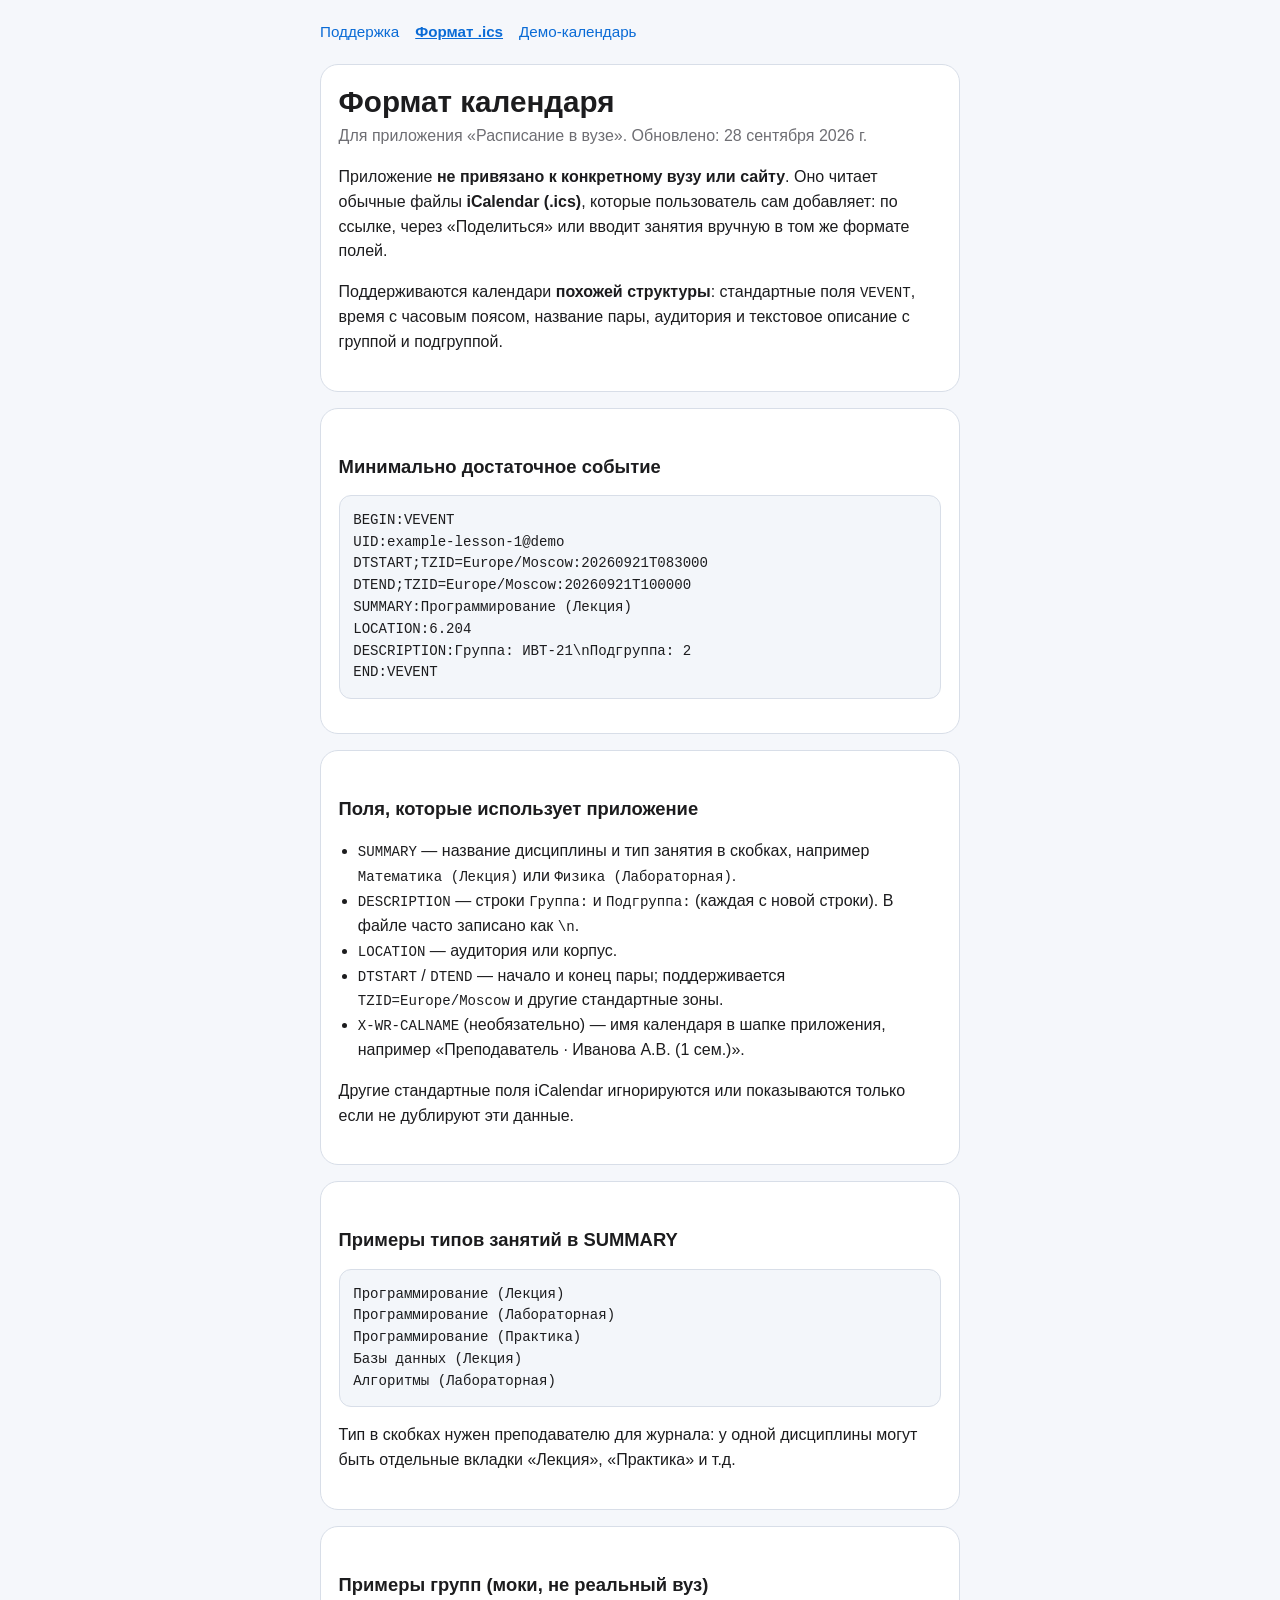
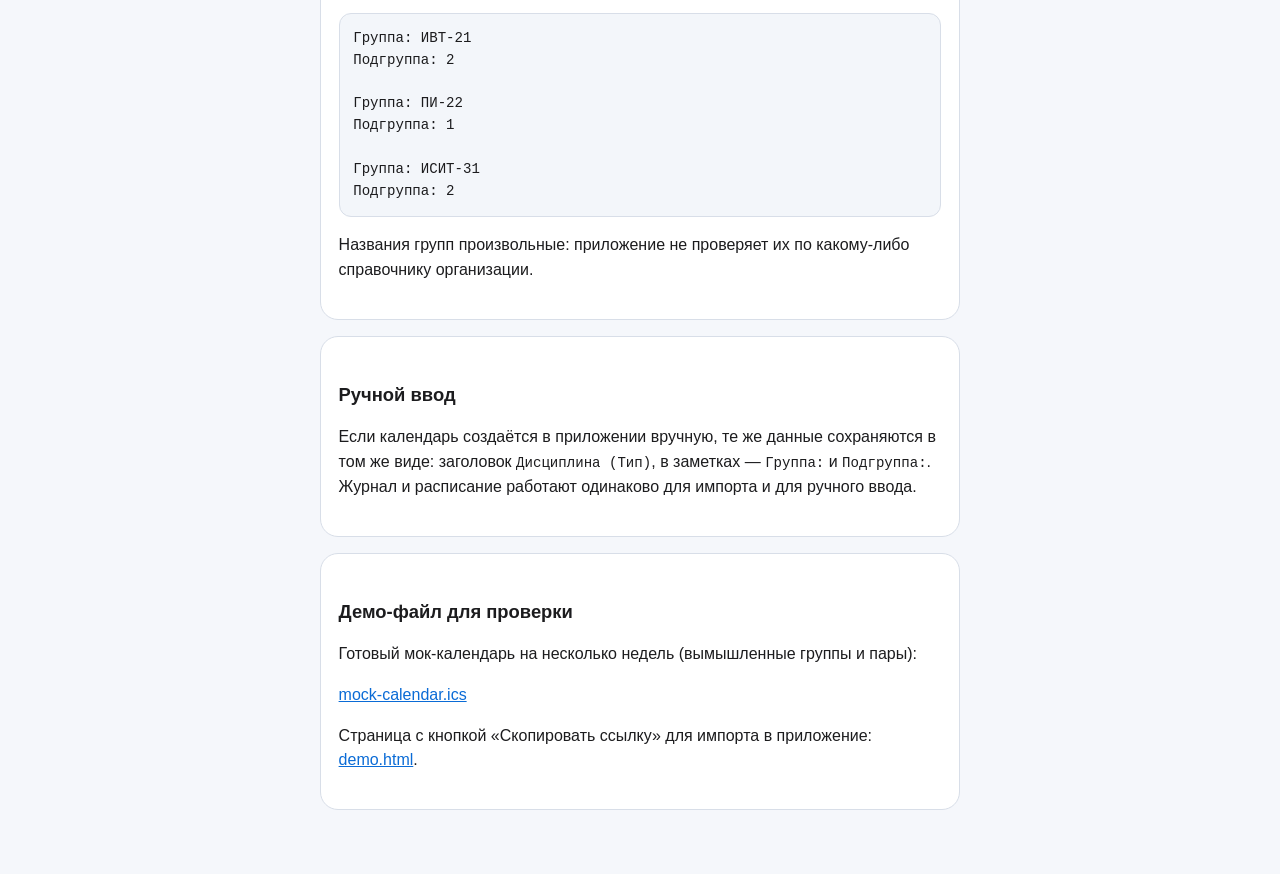
==== calendar-format.html @ 2fdf716c "Document generic .ics format and add a demo calendar page. Co-authored-by: Cursor <cursoragent@curso" ====
<!DOCTYPE html>
<html lang="ru">
<head>
  <meta charset="utf-8">
  <meta name="viewport" content="width=device-width, initial-scale=1">
  <title>Формат календаря .ics — Расписание в вузе</title>
  <link rel="stylesheet" href="style.css">
</head>
<body>
  <div class="wrap">
    <nav>
      <a href="index.html">Поддержка</a>
      <a href="calendar-format.html" aria-current="page">Формат .ics</a>
      <a href="demo.html">Демо-календарь</a>
    </nav>

    <div class="card">
      <h1>Формат календаря</h1>
      <p class="meta">Для приложения «Расписание в вузе». Обновлено: 28 сентября 2026 г.</p>
      <p>Приложение <strong>не привязано к конкретному вузу или сайту</strong>. Оно читает обычные файлы <strong>iCalendar (.ics)</strong>, которые пользователь сам добавляет: по ссылке, через «Поделиться» или вводит занятия вручную в том же формате полей.</p>
      <p>Поддерживаются календари <strong>похожей структуры</strong>: стандартные поля <code>VEVENT</code>, время с часовым поясом, название пары, аудитория и текстовое описание с группой и подгруппой.</p>
    </div>

    <div class="card">
      <h2>Минимально достаточное событие</h2>
      <pre>BEGIN:VEVENT
UID:example-lesson-1@demo
DTSTART;TZID=Europe/Moscow:20260921T083000
DTEND;TZID=Europe/Moscow:20260921T100000
SUMMARY:Программирование (Лекция)
LOCATION:6.204
DESCRIPTION:Группа: ИВТ-21\nПодгруппа: 2
END:VEVENT</pre>
    </div>

    <div class="card">
      <h2>Поля, которые использует приложение</h2>
      <ul>
        <li><code>SUMMARY</code> — название дисциплины и тип занятия в скобках, например <code>Математика (Лекция)</code> или <code>Физика (Лабораторная)</code>.</li>
        <li><code>DESCRIPTION</code> — строки <code>Группа:</code> и <code>Подгруппа:</code> (каждая с новой строки). В файле часто записано как <code>\n</code>.</li>
        <li><code>LOCATION</code> — аудитория или корпус.</li>
        <li><code>DTSTART</code> / <code>DTEND</code> — начало и конец пары; поддерживается <code>TZID=Europe/Moscow</code> и другие стандартные зоны.</li>
        <li><code>X-WR-CALNAME</code> (необязательно) — имя календаря в шапке приложения, например «Преподаватель · Иванова А.В. (1 сем.)».</li>
      </ul>
      <p>Другие стандартные поля iCalendar игнорируются или показываются только если не дублируют эти данные.</p>
    </div>

    <div class="card">
      <h2>Примеры типов занятий в SUMMARY</h2>
      <pre>Программирование (Лекция)
Программирование (Лабораторная)
Программирование (Практика)
Базы данных (Лекция)
Алгоритмы (Лабораторная)</pre>
      <p>Тип в скобках нужен преподавателю для журнала: у одной дисциплины могут быть отдельные вкладки «Лекция», «Практика» и т.д.</p>
    </div>

    <div class="card">
      <h2>Примеры групп (моки, не реальный вуз)</h2>
      <pre>Группа: ИВТ-21
Подгруппа: 2

Группа: ПИ-22
Подгруппа: 1

Группа: ИСИТ-31
Подгруппа: 2</pre>
      <p>Названия групп произвольные: приложение не проверяет их по какому-либо справочнику организации.</p>
    </div>

    <div class="card">
      <h2>Ручной ввод</h2>
      <p>Если календарь создаётся в приложении вручную, те же данные сохраняются в том же виде: заголовок <code>Дисциплина (Тип)</code>, в заметках — <code>Группа:</code> и <code>Подгруппа:</code>. Журнал и расписание работают одинаково для импорта и для ручного ввода.</p>
    </div>

    <div class="card">
      <h2>Демо-файл для проверки</h2>
      <p>Готовый мок-календарь на несколько недель (вымышленные группы и пары):</p>
      <p><a href="mock-calendar.ics">mock-calendar.ics</a></p>
      <p>Страница с кнопкой «Скопировать ссылку» для импорта в приложение: <a href="demo.html">demo.html</a>.</p>
    </div>
  </div>
</body>
</html>
---- style.css ----
:root {
  --bg: #f5f7fb;
  --card: #ffffff;
  --text: #1c1c1e;
  --muted: #6e6e73;
  --brand: #0a6bd6;
  --brand-soft: #e8f2ff;
  --border: #d8dee8;
}

* { box-sizing: border-box; }

body {
  font-family: -apple-system, BlinkMacSystemFont, "Segoe UI", sans-serif;
  line-height: 1.55;
  color: var(--text);
  background: var(--bg);
  margin: 0;
}

.wrap {
  max-width: 42rem;
  margin: 0 auto;
  padding: 1.25rem 1rem 3rem;
}

nav {
  display: flex;
  flex-wrap: wrap;
  gap: 0.5rem 1rem;
  margin-bottom: 1.25rem;
  font-size: 0.95rem;
}

nav a {
  color: var(--brand);
  text-decoration: none;
}

nav a[aria-current="page"] {
  font-weight: 600;
  text-decoration: underline;
}

.card {
  background: var(--card);
  border: 1px solid var(--border);
  border-radius: 18px;
  padding: 1.25rem 1.1rem;
  margin-bottom: 1rem;
}

h1 {
  font-size: 1.85rem;
  line-height: 1.15;
  margin: 0 0 0.35rem;
}

h2 {
  font-size: 1.15rem;
  margin: 1.5rem 0 0.45rem;
}

.meta { color: var(--muted); margin: 0 0 1rem; }

pre, code {
  font-family: ui-monospace, SFMono-Regular, Menlo, monospace;
  font-size: 0.88rem;
}

pre {
  background: #f3f6fa;
  border: 1px solid var(--border);
  border-radius: 12px;
  padding: 0.85rem;
  overflow-x: auto;
  white-space: pre-wrap;
  word-break: break-word;
}

.btn {
  display: block;
  width: 100%;
  border: 0;
  border-radius: 14px;
  padding: 0.95rem 1rem;
  font-size: 1rem;
  font-weight: 600;
  cursor: pointer;
  margin-top: 0.65rem;
}

.btn-primary {
  background: var(--brand);
  color: #fff;
}

.btn-secondary {
  background: var(--brand-soft);
  color: var(--brand);
}

.status {
  min-height: 1.25rem;
  margin-top: 0.65rem;
  font-size: 0.92rem;
  color: var(--muted);
}

.status.ok { color: #128a3e; }

ul { padding-left: 1.2rem; }

a { color: var(--brand); }
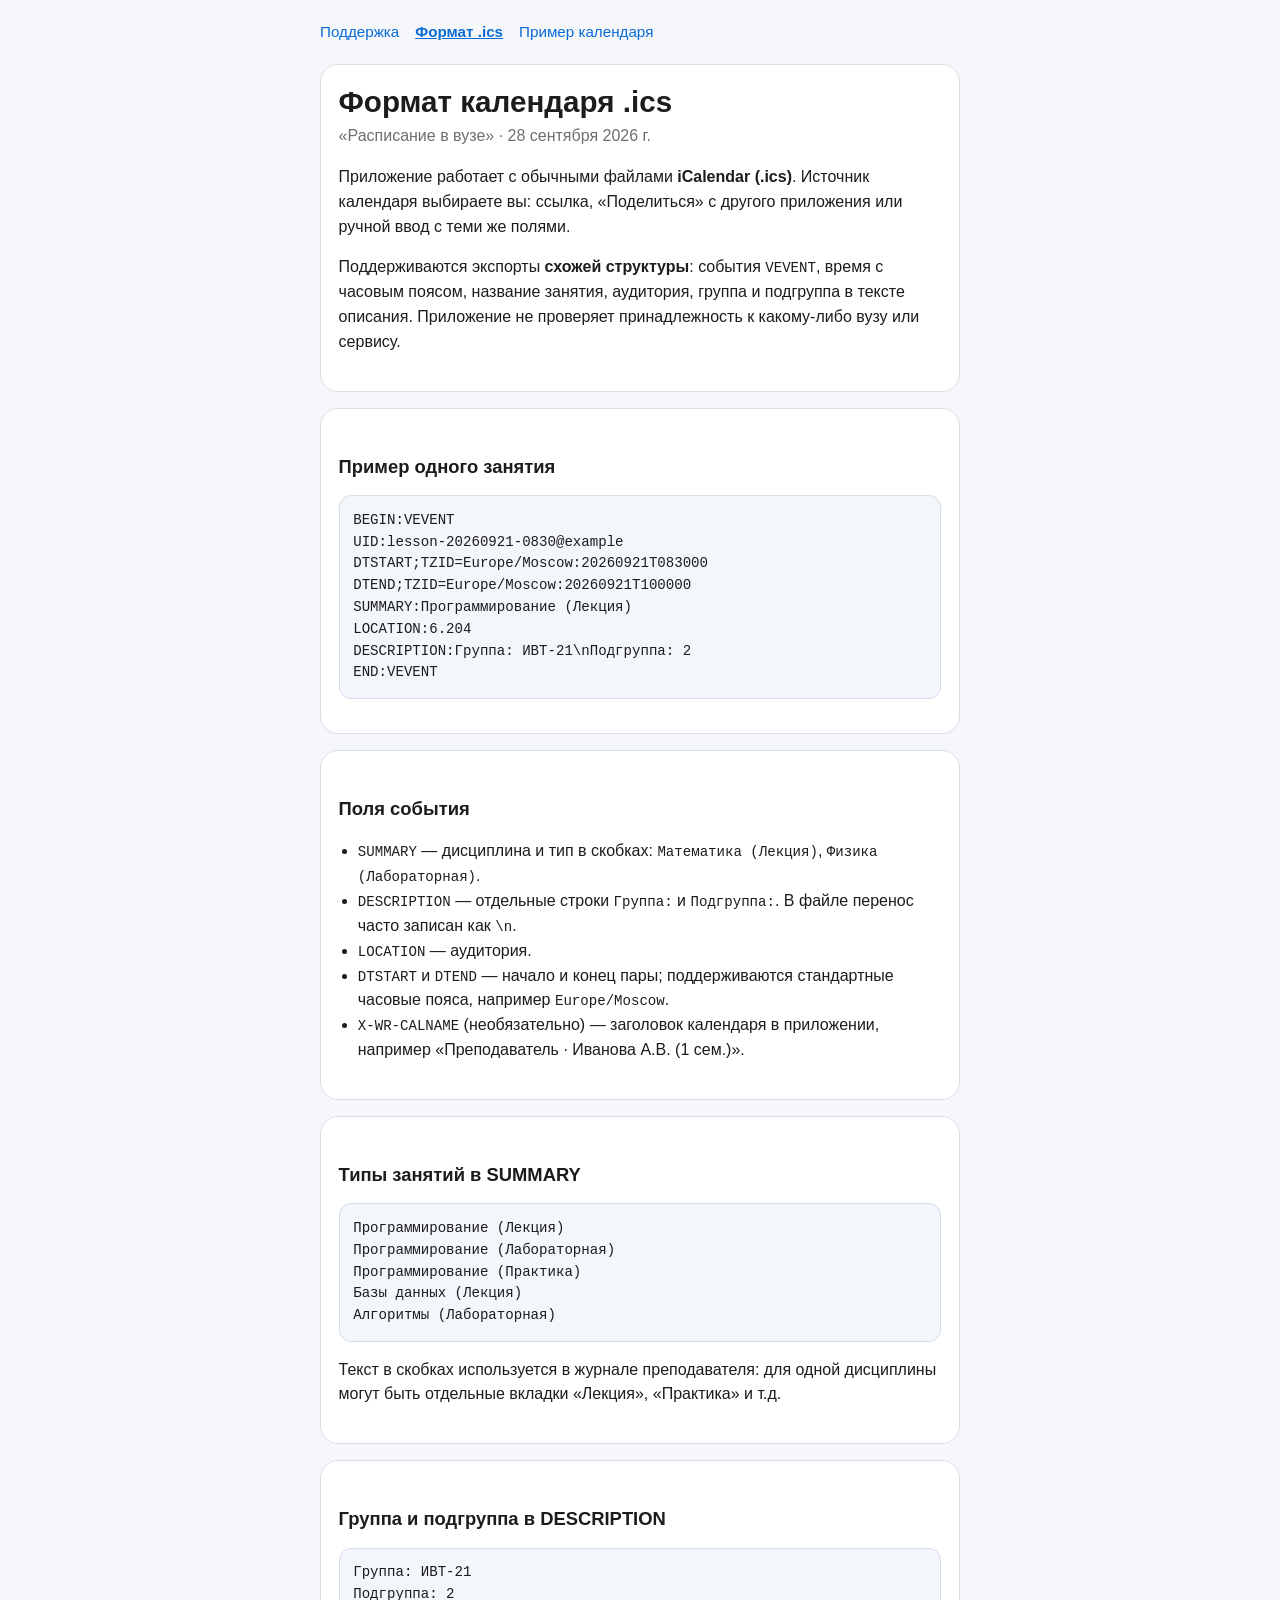
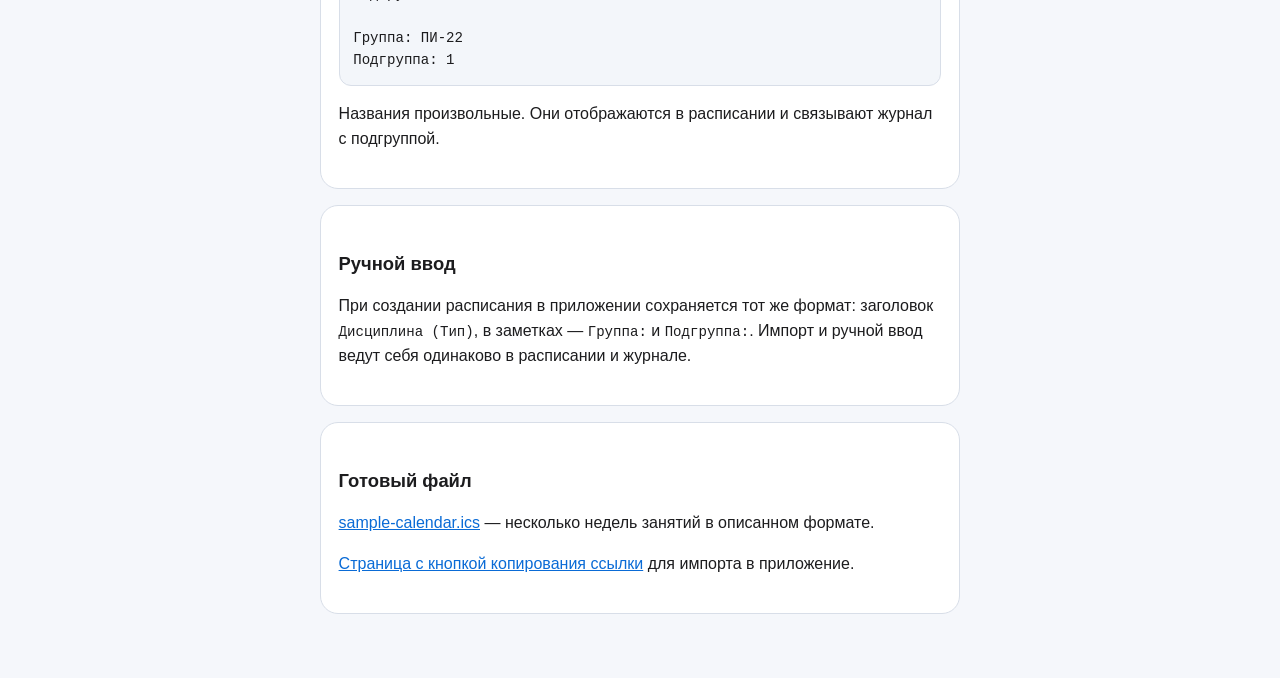
==== commit 21b92e15: "Rewrite site copy as user-facing docs without demo/review wording. Co-authored-by: Cursor <cursorage" ====
--- a/calendar-format.html
+++ b/calendar-format.html
@@ -11,20 +11,20 @@
     <nav>
       <a href="index.html">Поддержка</a>
       <a href="calendar-format.html" aria-current="page">Формат .ics</a>
-      <a href="demo.html">Демо-календарь</a>
+      <a href="calendar.html">Пример календаря</a>
     </nav>
 
     <div class="card">
-      <h1>Формат календаря</h1>
-      <p class="meta">Для приложения «Расписание в вузе». Обновлено: 28 сентября 2026 г.</p>
-      <p>Приложение <strong>не привязано к конкретному вузу или сайту</strong>. Оно читает обычные файлы <strong>iCalendar (.ics)</strong>, которые пользователь сам добавляет: по ссылке, через «Поделиться» или вводит занятия вручную в том же формате полей.</p>
-      <p>Поддерживаются календари <strong>похожей структуры</strong>: стандартные поля <code>VEVENT</code>, время с часовым поясом, название пары, аудитория и текстовое описание с группой и подгруппой.</p>
+      <h1>Формат календаря .ics</h1>
+      <p class="meta">«Расписание в вузе» · 28 сентября 2026 г.</p>
+      <p>Приложение работает с обычными файлами <strong>iCalendar (.ics)</strong>. Источник календаря выбираете вы: ссылка, «Поделиться» с другого приложения или ручной ввод с теми же полями.</p>
+      <p>Поддерживаются экспорты <strong>схожей структуры</strong>: события <code>VEVENT</code>, время с часовым поясом, название занятия, аудитория, группа и подгруппа в тексте описания. Приложение не проверяет принадлежность к какому-либо вузу или сервису.</p>
     </div>
 
     <div class="card">
-      <h2>Минимально достаточное событие</h2>
+      <h2>Пример одного занятия</h2>
       <pre>BEGIN:VEVENT
-UID:example-lesson-1@demo
+UID:lesson-20260921-0830@example
 DTSTART;TZID=Europe/Moscow:20260921T083000
 DTEND;TZID=Europe/Moscow:20260921T100000
 SUMMARY:Программирование (Лекция)
@@ -34,50 +34,45 @@
     </div>
 
     <div class="card">
-      <h2>Поля, которые использует приложение</h2>
+      <h2>Поля события</h2>
       <ul>
-        <li><code>SUMMARY</code> — название дисциплины и тип занятия в скобках, например <code>Математика (Лекция)</code> или <code>Физика (Лабораторная)</code>.</li>
-        <li><code>DESCRIPTION</code> — строки <code>Группа:</code> и <code>Подгруппа:</code> (каждая с новой строки). В файле часто записано как <code>\n</code>.</li>
-        <li><code>LOCATION</code> — аудитория или корпус.</li>
-        <li><code>DTSTART</code> / <code>DTEND</code> — начало и конец пары; поддерживается <code>TZID=Europe/Moscow</code> и другие стандартные зоны.</li>
-        <li><code>X-WR-CALNAME</code> (необязательно) — имя календаря в шапке приложения, например «Преподаватель · Иванова А.В. (1 сем.)».</li>
+        <li><code>SUMMARY</code> — дисциплина и тип в скобках: <code>Математика (Лекция)</code>, <code>Физика (Лабораторная)</code>.</li>
+        <li><code>DESCRIPTION</code> — отдельные строки <code>Группа:</code> и <code>Подгруппа:</code>. В файле перенос часто записан как <code>\n</code>.</li>
+        <li><code>LOCATION</code> — аудитория.</li>
+        <li><code>DTSTART</code> и <code>DTEND</code> — начало и конец пары; поддерживаются стандартные часовые пояса, например <code>Europe/Moscow</code>.</li>
+        <li><code>X-WR-CALNAME</code> (необязательно) — заголовок календаря в приложении, например «Преподаватель · Иванова А.В. (1 сем.)».</li>
       </ul>
-      <p>Другие стандартные поля iCalendar игнорируются или показываются только если не дублируют эти данные.</p>
     </div>
 
     <div class="card">
-      <h2>Примеры типов занятий в SUMMARY</h2>
+      <h2>Типы занятий в SUMMARY</h2>
       <pre>Программирование (Лекция)
 Программирование (Лабораторная)
 Программирование (Практика)
 Базы данных (Лекция)
 Алгоритмы (Лабораторная)</pre>
-      <p>Тип в скобках нужен преподавателю для журнала: у одной дисциплины могут быть отдельные вкладки «Лекция», «Практика» и т.д.</p>
+      <p>Текст в скобках используется в журнале преподавателя: для одной дисциплины могут быть отдельные вкладки «Лекция», «Практика» и т.д.</p>
     </div>
 
     <div class="card">
-      <h2>Примеры групп (моки, не реальный вуз)</h2>
+      <h2>Группа и подгруппа в DESCRIPTION</h2>
       <pre>Группа: ИВТ-21
 Подгруппа: 2
 
 Группа: ПИ-22
-Подгруппа: 1
-
-Группа: ИСИТ-31
-Подгруппа: 2</pre>
-      <p>Названия групп произвольные: приложение не проверяет их по какому-либо справочнику организации.</p>
+Подгруппа: 1</pre>
+      <p>Названия произвольные. Они отображаются в расписании и связывают журнал с подгруппой.</p>
     </div>
 
     <div class="card">
       <h2>Ручной ввод</h2>
-      <p>Если календарь создаётся в приложении вручную, те же данные сохраняются в том же виде: заголовок <code>Дисциплина (Тип)</code>, в заметках — <code>Группа:</code> и <code>Подгруппа:</code>. Журнал и расписание работают одинаково для импорта и для ручного ввода.</p>
+      <p>При создании расписания в приложении сохраняется тот же формат: заголовок <code>Дисциплина (Тип)</code>, в заметках — <code>Группа:</code> и <code>Подгруппа:</code>. Импорт и ручной ввод ведут себя одинаково в расписании и журнале.</p>
     </div>
 
     <div class="card">
-      <h2>Демо-файл для проверки</h2>
-      <p>Готовый мок-календарь на несколько недель (вымышленные группы и пары):</p>
-      <p><a href="mock-calendar.ics">mock-calendar.ics</a></p>
-      <p>Страница с кнопкой «Скопировать ссылку» для импорта в приложение: <a href="demo.html">demo.html</a>.</p>
+      <h2>Готовый файл</h2>
+      <p><a href="sample-calendar.ics">sample-calendar.ics</a> — несколько недель занятий в описанном формате.</p>
+      <p><a href="calendar.html">Страница с кнопкой копирования ссылки</a> для импорта в приложение.</p>
     </div>
   </div>
 </body>
